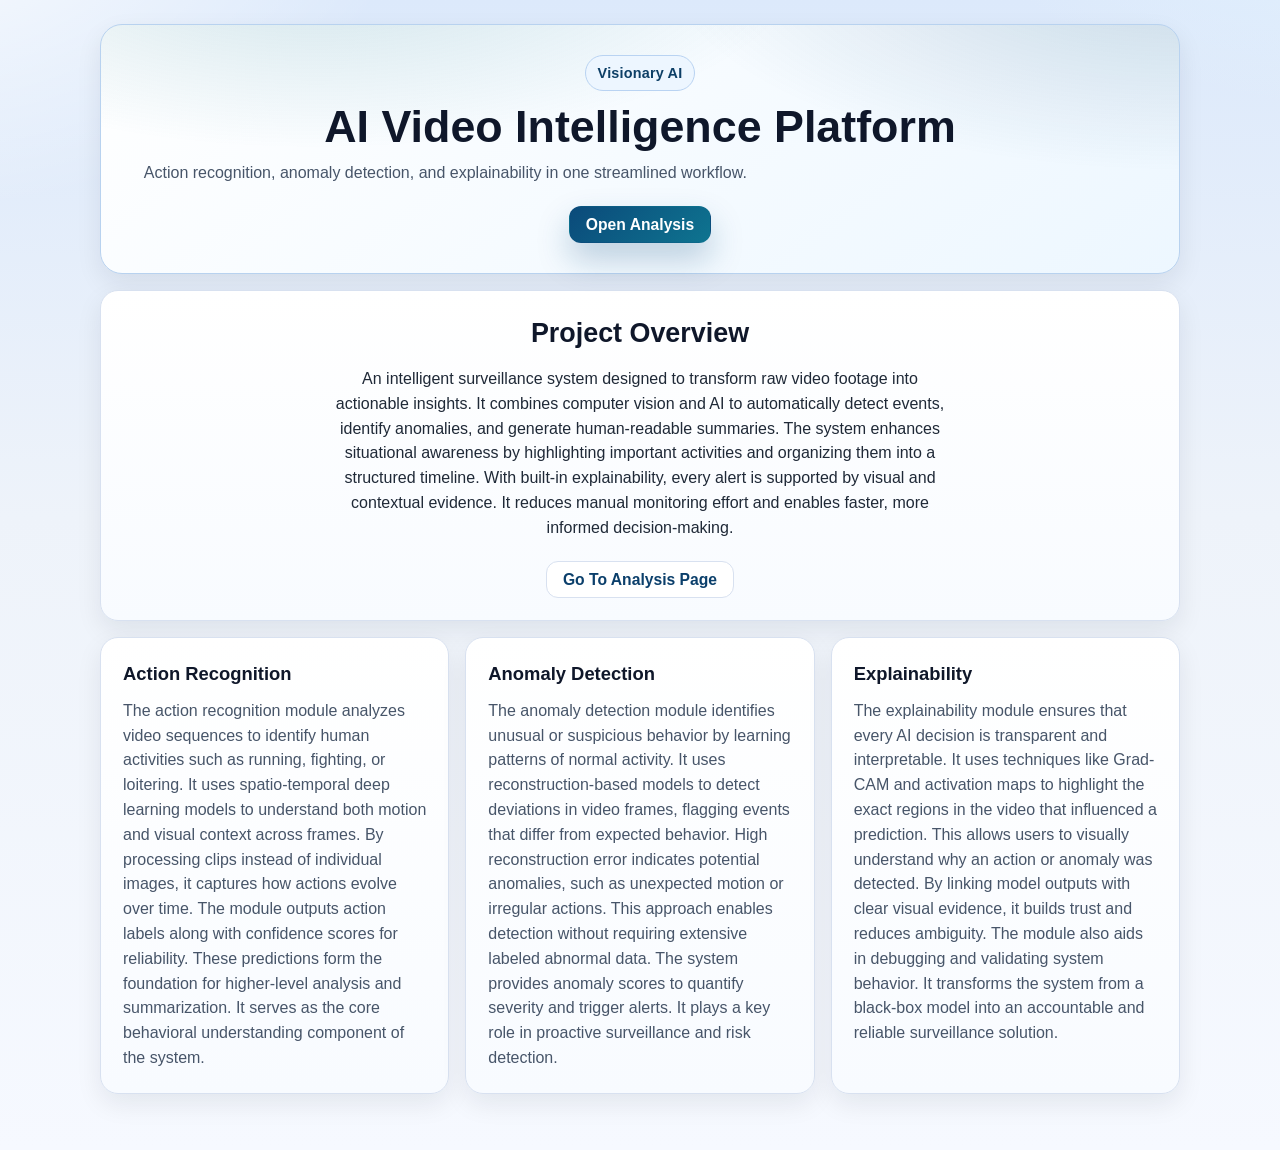
==== templates/home.html @ 6334f408 "Made a huge ton of changes in the UI - Added a home page - Changed colours for the website to   ligh" ====
<!DOCTYPE html>
<html lang="en">
<head>
    <meta charset="UTF-8">
    <meta name="viewport" content="width=device-width, initial-scale=1.0">
    <title>Visionary AI - Home</title>
    <link rel="stylesheet" href="/static/styles.css">
</head>
<body class="home-page">
    <div class="page-shell">
        <header class="hero-header">
            <span class="brand-chip">Visionary AI</span>
            <h1>AI Video Intelligence Platform</h1>
            <p class="subtitle">
                Action recognition, anomaly detection, and explainability in one streamlined workflow.
            </p>
            <div class="hero-actions">
                <a class="btn btn-primary" href="/analyze">Open Analysis</a>
            </div>
        </header>

        <section class="panel panel-overview">
            <h2>Project Overview</h2>
            <p class="project-description">
                An intelligent surveillance system designed to transform raw video 
                footage into actionable insights. It combines computer vision and 
                AI to automatically detect events, identify anomalies, and generate 
                human-readable summaries. The system enhances situational awareness 
                by highlighting important activities and organizing them into a 
                structured timeline. With built-in explainability, every alert is 
                supported by visual and contextual evidence. It reduces manual 
                monitoring effort and enables faster, more informed decision-making.
            </p>
            <div class="hero-actions">
                <a class="btn btn-secondary" href="/analyze">Go To Analysis Page</a>
            </div>
        </section>

        <section class="feature-grid">
            <article class="panel feature-card">
                <h3>Action Recognition</h3>
                <p>The action recognition module analyzes 
                   video sequences to identify human activities 
                   such as running, fighting, or loitering. 
                   It uses spatio-temporal deep learning models 
                   to understand both motion and visual context 
                   across frames. By processing clips instead 
                   of individual images, it captures how actions 
                   evolve over time. The module outputs action 
                   labels along with confidence scores for reliability. 
                   These predictions form the foundation for 
                   higher-level analysis and summarization. 
                   It serves as the core behavioral understanding 
                   component of the system.</p>
            </article>

            <article class="panel feature-card">
                <h3>Anomaly Detection</h3>
                <p>The anomaly detection module identifies unusual 
                    or suspicious behavior by learning patterns of 
                    normal activity. It uses reconstruction-based models 
                    to detect deviations in video frames, flagging events 
                    that differ from expected behavior. High reconstruction 
                    error indicates potential anomalies, such as unexpected
                     motion or irregular actions. This approach enables 
                     detection without requiring extensive labeled abnormal 
                     data. The system provides anomaly scores to quantify 
                     severity and trigger alerts. It plays a key role in 
                     proactive surveillance and risk detection.</p>
            </article>

            <article class="panel feature-card">
                <h3>Explainability</h3>
                <p>The explainability module ensures that every AI decision
                     is transparent and interpretable. It uses techniques 
                     like Grad-CAM and activation maps to highlight the 
                     exact regions in the video that influenced a prediction. 
                     This allows users to visually understand why an action or 
                     anomaly was detected. By linking model outputs with clear 
                     visual evidence, it builds trust and reduces ambiguity. 
                     The module also aids in debugging and validating system 
                     behavior. It transforms the system from a black-box model 
                     into an accountable and reliable surveillance solution.</p>
            </article>
        </section>
    </div>
</body>
</html>
---- static/styles.css ----
:root {
    --bg-0: #eef3fa;
    --bg-1: #dce9fb;
    --ink: #0f172a;
    --ink-soft: #475569;
    --surface: #ffffff;
    --surface-2: #f8fbff;
    --line: #d8e1f0;

    --brand: #0b4a7a;
    --brand-2: #0e7490;
    --brand-ink: #ffffff;

    --ok: #166534;
    --warn: #9a3412;
    --danger: #b91c1c;

    --shadow-soft: 0 10px 26px rgba(15, 23, 42, 0.08);
    --shadow-strong: 0 16px 32px rgba(11, 74, 122, 0.25);
}

* {
    box-sizing: border-box;
}

html,
body {
    margin: 0;
    padding: 0;
}

body {
    min-height: 100vh;
    color: var(--ink);
    font-family: Bahnschrift, "Segoe UI", "Noto Sans", "Helvetica Neue", Arial, sans-serif;
    font-size: 16px;
    line-height: 1.55;
    background:
        radial-gradient(900px 550px at -10% -10%, #ffffff 0%, transparent 60%),
        radial-gradient(900px 600px at 110% -20%, #e6f6ff 0%, transparent 58%),
        linear-gradient(180deg, var(--bg-1) 0%, var(--bg-0) 45%, #f6f9ff 100%);
}

a {
    color: inherit;
    text-decoration: none;
}

.page-shell {
    width: min(1080px, calc(100% - 2.5rem));
    margin: 24px auto 56px;
}

.brand-chip {
    display: inline-block;
    border: 1px solid #b9d3f2;
    background: #edf6ff;
    color: #0d3f66;
    border-radius: 999px;
    padding: 6px 12px;
    font-weight: 700;
    letter-spacing: 0.2px;
    font-size: 0.9rem;
}

h1 {
    margin: 10px 0 8px;
    line-height: 1.15;
    font-size: clamp(2rem, 3.5vw, 3rem);
}

h2 {
    margin: 0 0 12px;
    font-size: clamp(1.35rem, 2.1vw, 1.8rem);
}

h3 {
    margin: 0 0 10px;
    font-size: 1.15rem;
}

.subtitle {
    margin: 0;
    color: var(--ink-soft);
    max-width: 72ch;
}

.muted {
    color: var(--ink-soft);
}

.panel {
    background: linear-gradient(180deg, var(--surface) 0%, var(--surface-2) 100%);
    border: 1px solid var(--line);
    border-radius: 18px;
    padding: 22px;
    box-shadow: var(--shadow-soft);
}

.hero-header {
    text-align: center;
    border: 1px solid #b8d2ef;
    border-radius: 22px;
    padding: 30px 24px;
    background:
        radial-gradient(900px 360px at 20% -30%, rgba(14, 116, 144, 0.2) 0%, transparent 55%),
        radial-gradient(900px 380px at 100% -30%, rgba(11, 74, 122, 0.2) 0%, transparent 58%),
        linear-gradient(145deg, #ffffff 0%, #edf7ff 100%);
    box-shadow: var(--shadow-soft);
}

.hero-actions {
    margin-top: 20px;
    display: flex;
    justify-content: center;
    gap: 10px;
    flex-wrap: wrap;
}

.page-header {
    display: flex;
    gap: 16px;
    align-items: flex-start;
    justify-content: space-between;
    margin-bottom: 16px;
}

.page-header-left {
    display: grid;
    gap: 2px;
}

.btn {
    appearance: none;
    display: inline-flex;
    align-items: center;
    justify-content: center;
    gap: 8px;
    border-radius: 12px;
    border: 1px solid transparent;
    padding: 10px 16px;
    font-size: 0.98rem;
    font-weight: 700;
    line-height: 1;
    cursor: pointer;
    transition: transform 0.16s ease, box-shadow 0.2s ease, background-color 0.2s ease;
}

.btn-primary {
    background: linear-gradient(135deg, var(--brand) 0%, var(--brand-2) 100%);
    color: var(--brand-ink);
    box-shadow: var(--shadow-strong);
}

.btn-primary:hover {
    transform: translateY(-1px);
    box-shadow: 0 18px 34px rgba(11, 74, 122, 0.3);
}

.btn-secondary {
    background: #ffffff;
    border-color: var(--line);
    color: #0b3f6b;
}

.btn-secondary:hover {
    transform: translateY(-1px);
    box-shadow: 0 10px 20px rgba(15, 23, 42, 0.12);
    background: #f8fbff;
}

button.btn:disabled {
    opacity: 0.65;
    cursor: not-allowed;
    transform: none;
    box-shadow: none;
}

button:focus-visible,
input:focus-visible,
a:focus-visible {
    outline: 3px solid #1d4ed8;
    outline-offset: 2px;
}

.panel-overview {
    margin-top: 16px;
    text-align: center;
}

.project-description {
    margin: 8px auto 0;
    max-width: 70ch;
    color: #1f2937;
}

.feature-grid {
    margin-top: 16px;
    display: grid;
    grid-template-columns: repeat(3, minmax(0, 1fr));
    gap: 16px;
}

.feature-card p {
    margin: 0;
    color: var(--ink-soft);
}

.analysis-stack {
    display: grid;
    gap: 16px;
}

#uploadForm {
    display: flex;
    flex-wrap: wrap;
    gap: 10px;
    align-items: flex-end;
}

#uploadForm label {
    width: 100%;
    margin-bottom: -2px;
    font-weight: 600;
}

#videoInput {
    background: #ffffff;
    border: 1px solid var(--line);
    border-radius: 10px;
    padding: 9px 10px;
    min-width: 280px;
    max-width: 100%;
}

.model-grid {
    display: grid;
    grid-template-columns: repeat(3, minmax(210px, 1fr));
    gap: 10px;
    margin-bottom: 12px;
}

.model-pill {
    border: 1px solid var(--line);
    background: #ffffff;
    border-radius: 999px;
    padding: 8px 12px;
    display: flex;
    justify-content: space-between;
    align-items: center;
    gap: 10px;
    min-height: 42px;
}

.status {
    display: inline-block;
    border-radius: 999px;
    padding: 2px 10px;
    font-size: 0.85rem;
    font-weight: 700;
}

.status.ready {
    background: #dcfce7;
    color: var(--ok);
}

.status.loading {
    background: #ffedd5;
    color: var(--warn);
}

.status.error {
    background: #fee2e2;
    color: var(--danger);
}

progress {
    width: 100%;
    height: 18px;
    border: 1px solid #c8d9ee;
    border-radius: 999px;
    overflow: hidden;
    background: #ffffff;
}

progress::-webkit-progress-bar {
    background: #ffffff;
}

progress::-webkit-progress-value {
    background: linear-gradient(90deg, #0e7490 0%, #0b4a7a 100%);
}

progress::-moz-progress-bar {
    background: linear-gradient(90deg, #0e7490 0%, #0b4a7a 100%);
}

.stats-grid {
    margin-top: 10px;
    display: grid;
    grid-template-columns: repeat(2, minmax(220px, 1fr));
    gap: 8px 18px;
}

#resultsSection {
    display: grid;
    gap: 16px;
}

.hidden {
    display: none !important;
}

.badge {
    display: inline-block;
    border-radius: 999px;
    padding: 4px 10px;
    font-weight: 700;
}

.badge.green {
    background: #dcfce7;
    color: var(--ok);
}

.badge.orange {
    background: #ffedd5;
    color: var(--warn);
}

.badge.red {
    background: #fee2e2;
    color: var(--danger);
}

.clean-list {
    margin: 0;
    padding-left: 18px;
}

.video-grid {
    display: grid;
    grid-template-columns: repeat(2, minmax(240px, 1fr));
    gap: 12px;
}

video {
    width: 100%;
    border-radius: 12px;
    border: 1px solid var(--line);
    background: #000;
}

@media (max-width: 980px) {
    .page-shell {
        width: min(1080px, calc(100% - 1.5rem));
        margin-top: 16px;
    }

    .page-header {
        flex-direction: column;
        align-items: stretch;
    }

    .feature-grid {
        grid-template-columns: 1fr;
    }

    .model-grid {
        grid-template-columns: 1fr;
    }

    .stats-grid {
        grid-template-columns: 1fr;
    }

    .video-grid {
        grid-template-columns: 1fr;
    }
}
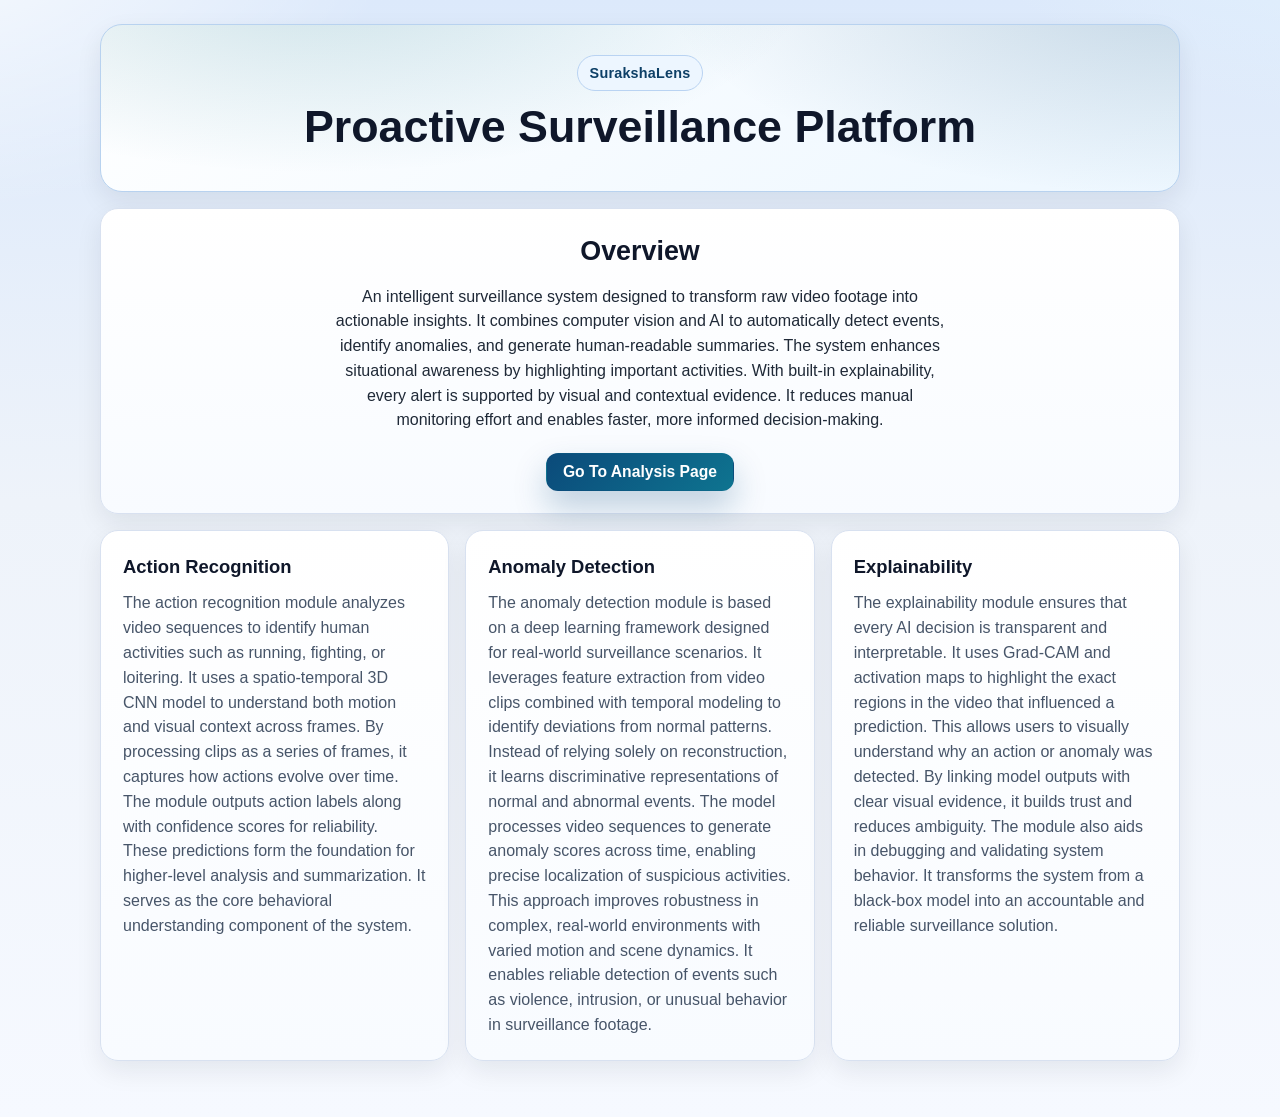
==== commit 2abaa7db: "Changed the ui and added a delete saved data option Co-authored-by: AayJayTee <AayJayTee@users.norep" ====
--- a/templates/home.html
+++ b/templates/home.html
@@ -3,84 +3,40 @@
 <head>
     <meta charset="UTF-8">
     <meta name="viewport" content="width=device-width, initial-scale=1.0">
-    <title>Visionary AI - Home</title>
+    <title>SurakshaLens - Home</title>
     <link rel="stylesheet" href="/static/styles.css">
 </head>
 <body class="home-page">
     <div class="page-shell">
         <header class="hero-header">
-            <span class="brand-chip">Visionary AI</span>
-            <h1>AI Video Intelligence Platform</h1>
-            <p class="subtitle">
-                Action recognition, anomaly detection, and explainability in one streamlined workflow.
-            </p>
-            <div class="hero-actions">
-                <a class="btn btn-primary" href="/analyze">Open Analysis</a>
-            </div>
+            <span class="brand-chip">SurakshaLens</span>
+            <h1>Proactive Surveillance Platform</h1>
         </header>
 
         <section class="panel panel-overview">
-            <h2>Project Overview</h2>
+            <h2>Overview</h2>
             <p class="project-description">
-                An intelligent surveillance system designed to transform raw video 
-                footage into actionable insights. It combines computer vision and 
-                AI to automatically detect events, identify anomalies, and generate 
-                human-readable summaries. The system enhances situational awareness 
-                by highlighting important activities and organizing them into a 
-                structured timeline. With built-in explainability, every alert is 
-                supported by visual and contextual evidence. It reduces manual 
-                monitoring effort and enables faster, more informed decision-making.
+                An intelligent surveillance system designed to transform raw video footage into actionable insights. It combines computer vision and AI to automatically detect events, identify anomalies, and generate human-readable summaries. The system enhances situational awareness by highlighting important activities. With built-in explainability, every alert is supported by visual and contextual evidence. It reduces manual monitoring effort and enables faster, more informed decision-making.
             </p>
             <div class="hero-actions">
-                <a class="btn btn-secondary" href="/analyze">Go To Analysis Page</a>
+                <a class="btn btn-primary" href="/analyze">Go To Analysis Page</a>
             </div>
         </section>
 
         <section class="feature-grid">
             <article class="panel feature-card">
                 <h3>Action Recognition</h3>
-                <p>The action recognition module analyzes 
-                   video sequences to identify human activities 
-                   such as running, fighting, or loitering. 
-                   It uses spatio-temporal deep learning models 
-                   to understand both motion and visual context 
-                   across frames. By processing clips instead 
-                   of individual images, it captures how actions 
-                   evolve over time. The module outputs action 
-                   labels along with confidence scores for reliability. 
-                   These predictions form the foundation for 
-                   higher-level analysis and summarization. 
-                   It serves as the core behavioral understanding 
-                   component of the system.</p>
+                <p>The action recognition module analyzes video sequences to identify human activities such as running, fighting, or loitering. It uses a spatio-temporal 3D CNN model to understand both motion and visual context across frames. By processing clips as a series of frames, it captures how actions evolve over time. The module outputs action labels along with confidence scores for reliability. These predictions form the foundation for higher-level analysis and summarization. It serves as the core behavioral understanding component of the system.</p>
             </article>
 
             <article class="panel feature-card">
                 <h3>Anomaly Detection</h3>
-                <p>The anomaly detection module identifies unusual 
-                    or suspicious behavior by learning patterns of 
-                    normal activity. It uses reconstruction-based models 
-                    to detect deviations in video frames, flagging events 
-                    that differ from expected behavior. High reconstruction 
-                    error indicates potential anomalies, such as unexpected
-                     motion or irregular actions. This approach enables 
-                     detection without requiring extensive labeled abnormal 
-                     data. The system provides anomaly scores to quantify 
-                     severity and trigger alerts. It plays a key role in 
-                     proactive surveillance and risk detection.</p>
+                <p>The anomaly detection module is based on a deep learning framework designed for real-world surveillance scenarios. It leverages feature extraction from video clips combined with temporal modeling to identify deviations from normal patterns. Instead of relying solely on reconstruction, it learns discriminative representations of normal and abnormal events. The model processes video sequences to generate anomaly scores across time, enabling precise localization of suspicious activities. This approach improves robustness in complex, real-world environments with varied motion and scene dynamics. It enables reliable detection of events such as violence, intrusion, or unusual behavior in surveillance footage.</p>
             </article>
 
             <article class="panel feature-card">
                 <h3>Explainability</h3>
-                <p>The explainability module ensures that every AI decision
-                     is transparent and interpretable. It uses techniques 
-                     like Grad-CAM and activation maps to highlight the 
-                     exact regions in the video that influenced a prediction. 
-                     This allows users to visually understand why an action or 
-                     anomaly was detected. By linking model outputs with clear 
-                     visual evidence, it builds trust and reduces ambiguity. 
-                     The module also aids in debugging and validating system 
-                     behavior. It transforms the system from a black-box model 
-                     into an accountable and reliable surveillance solution.</p>
+                <p>The explainability module ensures that every AI decision is transparent and interpretable. It uses Grad-CAM and activation maps to highlight the exact regions in the video that influenced a prediction. This allows users to visually understand why an action or anomaly was detected. By linking model outputs with clear visual evidence, it builds trust and reduces ambiguity. The module also aids in debugging and validating system behavior. It transforms the system from a black-box model into an accountable and reliable surveillance solution.</p>
             </article>
         </section>
     </div>
--- a/static/styles.css
+++ b/static/styles.css
@@ -82,7 +82,7 @@
 .subtitle {
     margin: 0;
     color: var(--ink-soft);
-    max-width: 72ch;
+    max-width: none;
 }
 
 .muted {
@@ -169,6 +169,23 @@
     background: #f8fbff;
 }
 
+.btn-danger {
+    background: #b91c1c;
+    color: #ffffff;
+    box-shadow: 0 12px 22px rgba(185, 28, 28, 0.28);
+}
+.btn-danger:hover {
+    transform: translateY(-1px);
+    box-shadow: 0 16px 28px rgba(185, 28, 28, 0.35);
+}
+
+.btn-danger:disabled {
+    opacity: 0.45;
+    filter: saturate(0.35);
+    cursor: not-allowed;
+    box-shadow: none;
+}
+
 button.btn:disabled {
     opacity: 0.65;
     cursor: not-allowed;
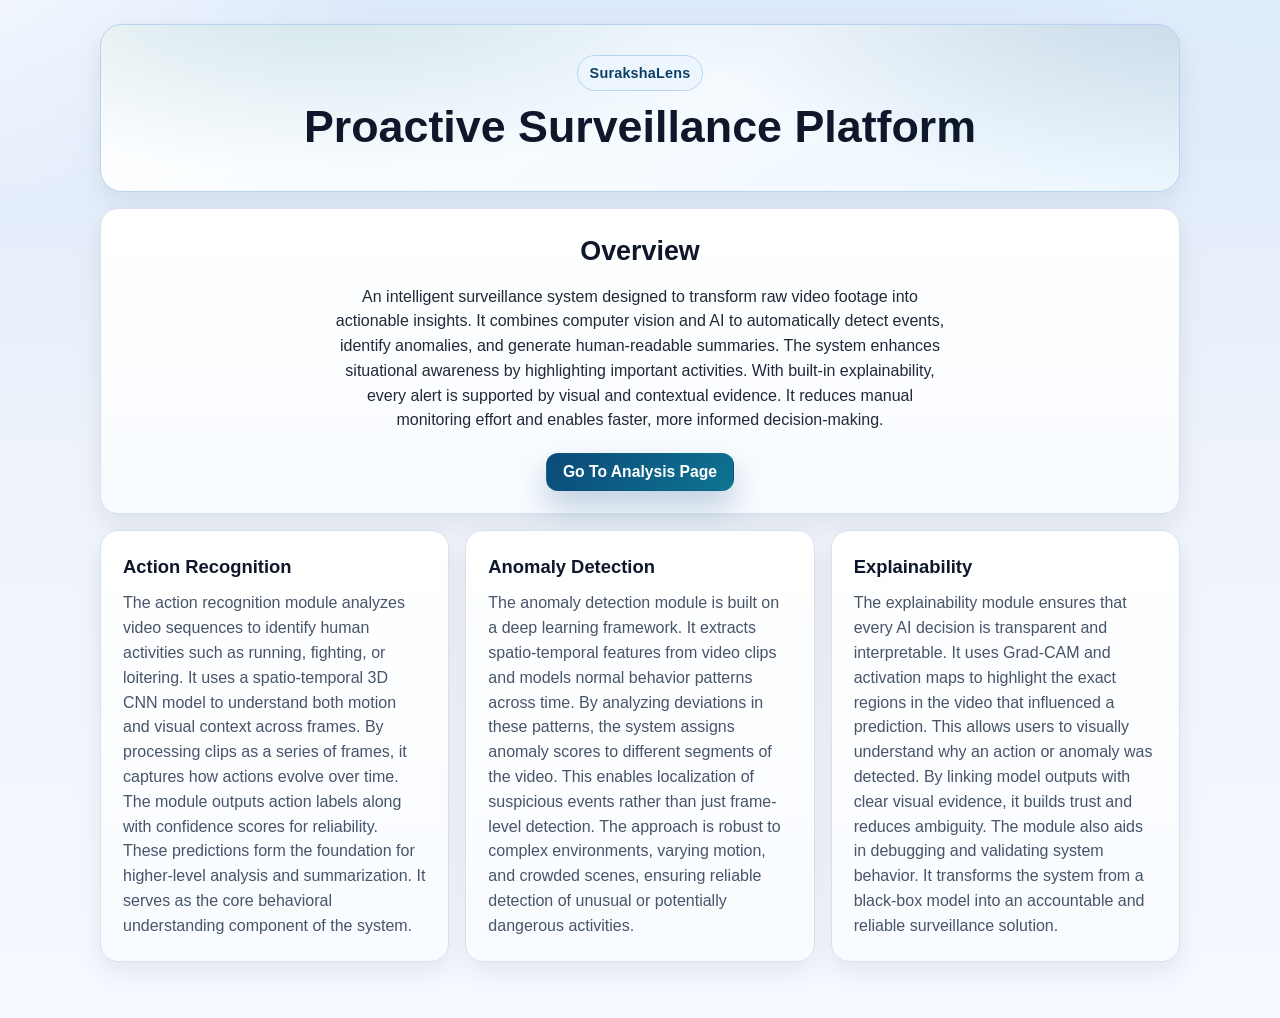
==== commit 9dfb270e: "Changed the anomaly detection model Co-authored-by: Saumyaa Garg <saumyaagarg@users.noreply.github.c" ====
--- a/templates/home.html
+++ b/templates/home.html
@@ -31,7 +31,7 @@
 
             <article class="panel feature-card">
                 <h3>Anomaly Detection</h3>
-                <p>The anomaly detection module is based on a deep learning framework designed for real-world surveillance scenarios. It leverages feature extraction from video clips combined with temporal modeling to identify deviations from normal patterns. Instead of relying solely on reconstruction, it learns discriminative representations of normal and abnormal events. The model processes video sequences to generate anomaly scores across time, enabling precise localization of suspicious activities. This approach improves robustness in complex, real-world environments with varied motion and scene dynamics. It enables reliable detection of events such as violence, intrusion, or unusual behavior in surveillance footage.</p>
+                <p>The anomaly detection module is built on a deep learning framework. It extracts spatio-temporal features from video clips and models normal behavior patterns across time. By analyzing deviations in these patterns, the system assigns anomaly scores to different segments of the video. This enables localization of suspicious events rather than just frame-level detection. The approach is robust to complex environments, varying motion, and crowded scenes, ensuring reliable detection of unusual or potentially dangerous activities.</p>
             </article>
 
             <article class="panel feature-card">
